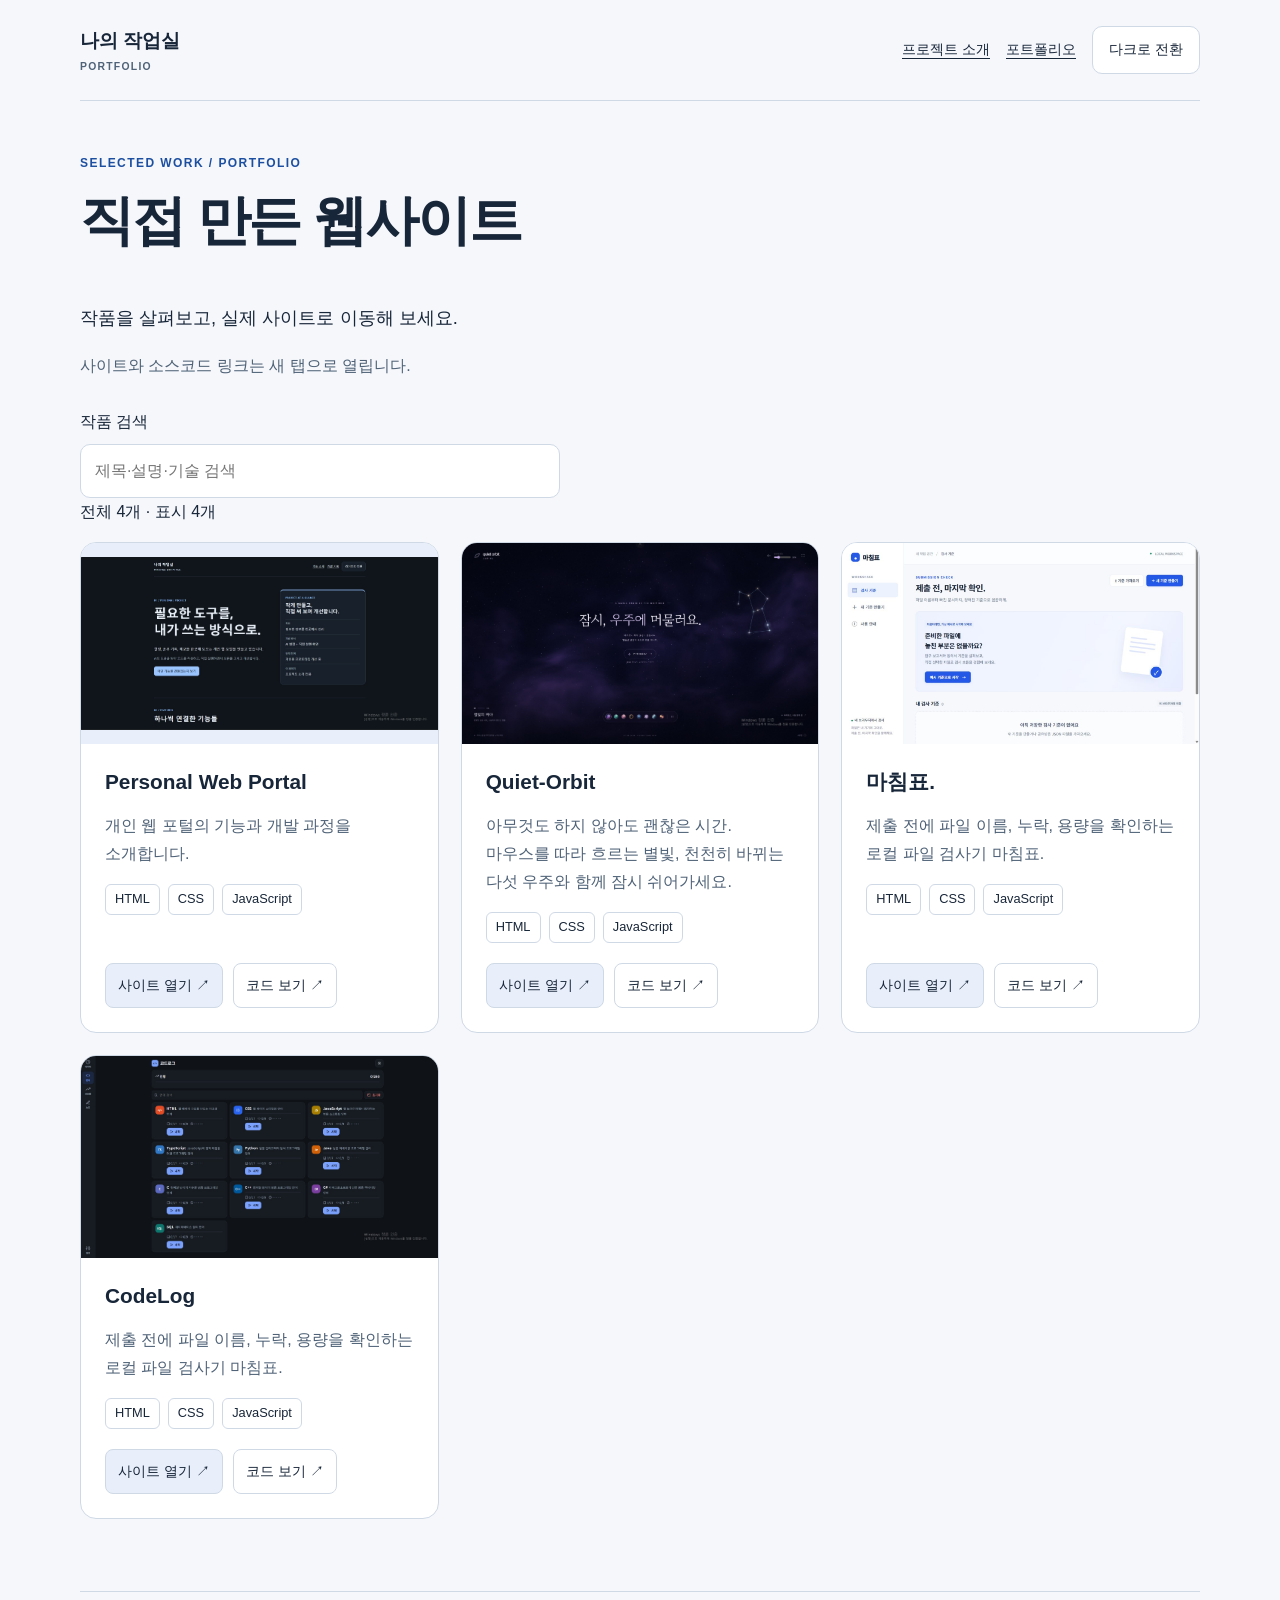
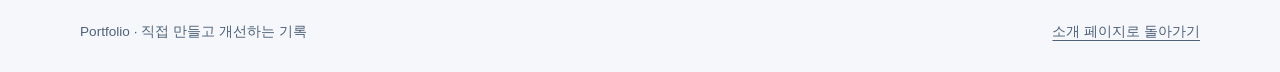
==== portfolio.html @ fe27626e "feat: 포트폴리오 전시 페이지와 이미지 추가" ====
<!DOCTYPE html>
<html lang="ko" data-theme="light">
<head>
  <meta charset="UTF-8">
  <meta name="viewport" content="width=device-width, initial-scale=1.0">
  <meta name="description" content="직접 만든 웹사이트를 소개하고 방문할 수 있는 포트폴리오입니다.">
  <title>포트폴리오 | 나의 작업실</title>
  <link rel="icon" href="data:,">
  <link rel="stylesheet" href="./public.css">
  <link rel="stylesheet" href="./portfolio.css">
  <script src="./public.js" defer></script>
  <script src="./portfolio-data.js" defer></script>
  <script src="./portfolio.js" defer></script>
</head>
<body id="top">
  <a class="skip-link" href="#main">본문으로 바로가기</a>

  <header class="site-header wrap">
    <a class="brand" href="./index.html">
      나의 작업실<span>PORTFOLIO</span>
    </a>

    <nav aria-label="포트폴리오 메뉴">
      <a href="./index.html">프로젝트 소개</a>
      <a href="./portfolio.html" aria-current="page">포트폴리오</a>
      <button id="publicTheme" type="button" hidden>테마 전환</button>
    </nav>
  </header>

  <main id="main" class="wrap portfolio-main" tabindex="-1">
    <section aria-labelledby="portfolioTitle">
      <p class="eyebrow">SELECTED WORK / PORTFOLIO</p>
      <h1 id="portfolioTitle">직접 만든 웹사이트</h1>
      <p class="lead">
        작품을 살펴보고, 실제 사이트로 이동해 보세요.
      </p>
      <p class="muted">
        사이트와 소스코드 링크는 새 탭으로 열립니다.
      </p>

      <label class="portfolio-search" for="portfolioSearch">
        작품 검색
        <input
          id="portfolioSearch"
          type="search"
          placeholder="제목·설명·기술 검색"
          maxlength="100"
          disabled
        >
      </label>

      <p id="portfolioCount" role="status">
        작품 목록을 불러오는 중입니다.
      </p>

      <p
        id="portfolioNotice"
        class="portfolio-notice"
        role="status"
        hidden
      ></p>

      <div id="portfolioGrid" class="portfolio-grid"></div>

      <noscript>
        작품 목록을 보려면 브라우저의 JavaScript를 켜 주세요.
      </noscript>
    </section>
  </main>

  <footer class="site-footer wrap">
    <p>Portfolio · 직접 만들고 개선하는 기록</p>
    <a href="./index.html">소개 페이지로 돌아가기</a>
  </footer>
</body>
</html>
---- public.css ----
/* 이 파일은 public-site 안의 소개 페이지에서만 연결합니다. */
:root {
  color-scheme: light;
  --bg: #f5f7fb;
  --surface: #ffffff;
  --text: #182639;
  --muted: #4f6277;
  --line: #cfd9e6;
  --accent: #1d4fa0;
  --button-text: #ffffff;
  --soft: #e8effb;
}

:root[data-theme="dark"] {
  color-scheme: dark;
  --bg: #10151b;
  --surface: #18212b;
  --text: #edf3fb;
  --muted: #bac5d2;
  --line: #364657;
  --accent: #9ac5ff;
  --button-text: #10151b;
  --soft: #202e40;
}

* {
  box-sizing: border-box;
}

body {
  margin: 0;
  background: var(--bg);
  color: var(--text);
  font-family: "Segoe UI", "Malgun Gothic", sans-serif;
  line-height: 1.75;
  overflow-wrap: anywhere;
  word-break: keep-all;
}

[hidden] {
  display: none !important;
}

a {
  color: inherit;
  text-underline-offset: 4px;
}

button {
  font: inherit;
  cursor: pointer;
}

h1, h2, h3, p {
  margin-top: 0;
}

h1, h2, h3 {
  line-height: 1.3;
}

h2 {
  font-size: clamp(1.6rem, 3vw, 2.2rem);
}

h3 {
  font-size: 1.15rem;
}

:focus-visible {
  outline: 3px solid var(--accent);
  outline-offset: 5px;
}

.wrap {
  width: min(1120px, calc(100% - 40px));
  margin-inline: auto;
}

/* 키보드 사용자를 위한 본문 바로가기 */
.skip-link {
  position: fixed;
  top: 10px;
  left: 10px;
  z-index: 10;
  padding: 10px 16px;
  background: var(--surface);
  transform: translateY(-180%);
}

.skip-link:focus {
  transform: translateY(0);
}

/* 상단 메뉴와 하단 */
.site-header,
.site-header nav,
.site-footer {
  display: flex;
  align-items: center;
  justify-content: space-between;
  flex-wrap: wrap;
  gap: 16px;
}

.site-header {
  padding-block: 24px;
  border-bottom: 1px solid var(--line);
}

.brand {
  font-size: 1.2rem;
  font-weight: 700;
  text-decoration: none;
}

.brand span {
  display: block;
  font-size: 0.65rem;
  letter-spacing: 0.12em;
  color: var(--muted);
}

.site-header nav {
  justify-content: flex-start;
  font-size: 0.9rem;
}

.site-header nav a {
  padding-block: 8px;
}

#publicTheme,
.button {
  display: inline-block;
  padding: 10px 16px;
  border: 1px solid var(--line);
  border-radius: 10px;
  background: var(--surface);
  color: var(--text);
  text-decoration: none;
}

#publicTheme:hover {
  background: var(--soft);
}

.button.primary {
  background: var(--accent);
  color: var(--button-text);
  border-color: var(--accent);
}

.button:hover {
  text-decoration: underline;
}

/* 첫 소개 영역 */
.hero {
  display: grid;
  grid-template-columns: 1.35fr 1fr;
  gap: 56px;
  align-items: center;
  padding-block: 72px;
}

.hero > *,
.feature-grid > * {
  min-width: 0;
}

.eyebrow {
  color: var(--accent);
  font-size: 0.75rem;
  font-weight: 700;
  letter-spacing: 0.12em;
}

h1 {
  font-size: clamp(2.2rem, 5vw, 4.2rem);
  letter-spacing: -0.04em;
}

.lead {
  font-size: 1.15rem;
}

.muted,
.section-intro {
  color: var(--muted);
}

.hero .button {
  margin-top: 12px;
}

.project-card,
.card {
  padding: 28px;
  border: 1px solid var(--line);
  border-radius: 18px;
  background: var(--surface);
}

.project-card {
  border-top: 4px solid var(--accent);
}

.project-card h2 {
  font-size: 1.6rem;
}

dl {
  margin: 24px 0 0;
}

dl > div {
  padding-block: 12px;
  border-top: 1px solid var(--line);
}

dt {
  font-size: 0.8rem;
  color: var(--muted);
}

dd {
  margin: 4px 0 0;
}

/* 기능 소개와 개발 기록 */
.section {
  padding-block: 52px;
  border-top: 1px solid var(--line);
}

.feature-grid {
  display: grid;
  grid-template-columns: repeat(3, minmax(0, 1fr));
  gap: 18px;
  margin-top: 28px;
}

.number {
  color: var(--accent);
  font-size: 0.8rem;
  font-weight: 700;
}

.card p:last-child {
  margin-bottom: 0;
  color: var(--muted);
}

.timeline {
  margin: 28px 0 0;
  padding-left: 24px;
}

.timeline li {
  padding: 0 0 24px 12px;
}

.timeline li::marker {
  color: var(--accent);
  font-weight: 700;
}

.timeline p {
  color: var(--muted);
  max-width: 780px;
}

.boundary {
  max-width: 840px;
}

.site-footer {
  padding-block: 28px;
  border-top: 1px solid var(--line);
  font-size: 0.85rem;
  color: var(--muted);
}

.site-footer p {
  margin: 0;
}

/* 작은 화면 */
@media (max-width: 900px) {
  .hero {
    grid-template-columns: 1fr;
    gap: 32px;
    padding-block: 48px;
  }

  .feature-grid {
    grid-template-columns: repeat(2, minmax(0, 1fr));
  }
}

@media (max-width: 580px) {
  .wrap {
    width: calc(100% - 32px);
  }

  .site-header nav {
    gap: 12px;
  }

  .feature-grid {
    grid-template-columns: 1fr;
  }

  .project-card,
  .card {
    padding: 22px;
  }

  .section {
    padding-block: 36px;
  }
}
---- portfolio.css ----
/* 전시 페이지 스타일. 기존 개인 포털 화면에는 적용하지 않습니다. */
.portfolio-main {
  padding-block: 52px 72px;
}

.portfolio-main h1 {
  font-size: clamp(2rem, 5vw, 3.4rem);
}

.portfolio-search {
  display: grid;
  gap: 8px;
  max-width: 480px;
  margin-top: 28px;
}

.portfolio-search input {
  width: 100%;
  min-width: 0;
  padding: 12px 14px;
  font: inherit;
  border: 1px solid var(--line);
  border-radius: 10px;
  color: var(--text);
  background: var(--surface);
}

.portfolio-grid {
  display: grid;
  grid-template-columns: repeat(3, minmax(0, 1fr));
  gap: 22px;
}

.portfolio-card {
  min-width: 0;
  overflow: hidden;
  display: flex;
  flex-direction: column;
  border: 1px solid var(--line);
  border-radius: 16px;
  background: var(--surface);
}

.portfolio-preview {
  aspect-ratio: 16 / 9;
  display: flex;
  align-items: center;
  justify-content: space-between;
  gap: 16px;
  padding: 24px;
  background: var(--soft);
  color: var(--accent);
  font-weight: 700;
}

.portfolio-preview span {
  font-size: 3rem;
  line-height: 1;
}

.portfolio-preview img {
  width: 100%;
  height: 100%;
  object-fit: contain;
}

.portfolio-preview.has-image {
  padding: 0;
}

.portfolio-body {
  display: flex;
  flex-direction: column;
  flex: 1;
  padding: 24px;
}

.portfolio-body h2 {
  font-size: 1.3rem;
}

.portfolio-description {
  color: var(--muted);
  white-space: pre-wrap;
}

.portfolio-tags {
  display: flex;
  flex-wrap: wrap;
  gap: 8px;
  list-style: none;
  padding: 0;
  margin: 0 0 20px;
}

.portfolio-tags li {
  padding: 3px 9px;
  border: 1px solid var(--line);
  border-radius: 6px;
  font-size: 0.8rem;
}

.portfolio-links {
  display: flex;
  flex-wrap: wrap;
  gap: 10px;
  margin-top: auto;
}

.portfolio-link {
  display: inline-block;
  padding: 9px 12px;
  border: 1px solid var(--line);
  border-radius: 8px;
  text-decoration: none;
  font-size: 0.9rem;
}

.portfolio-link:first-child {
  background: var(--soft);
}

.portfolio-link:hover {
  text-decoration: underline;
}

.portfolio-unavailable {
  color: var(--muted);
  font-size: 0.85rem;
}

.portfolio-notice {
  padding: 12px;
  border: 1px solid var(--line);
  border-radius: 8px;
}

/* 개인 포털 사이드바에 추가한 링크만 꾸밉니다. */
.portfolio-entry {
  display: block;
  padding: 13px 15px;
  margin: 6px 0;
  border: 1px solid var(--border, #cfd9e6);
  border-radius: 8px;
  color: var(--text);
  background: var(--surface);
  text-decoration: none;
}

.portfolio-entry:hover {
  background: var(--hover, var(--surface));
}

.portfolio-entry:focus-visible {
  outline: 2px solid var(--accent);
  outline-offset: 3px;
}

@media (max-width: 900px) {
  .portfolio-grid {
    grid-template-columns: repeat(2, minmax(0, 1fr));
  }
}

@media (max-width: 580px) {
  .portfolio-grid {
    grid-template-columns: 1fr;
  }

  .portfolio-main {
    padding-block: 32px 48px;
  }

  .portfolio-body {
    padding: 20px;
  }
}
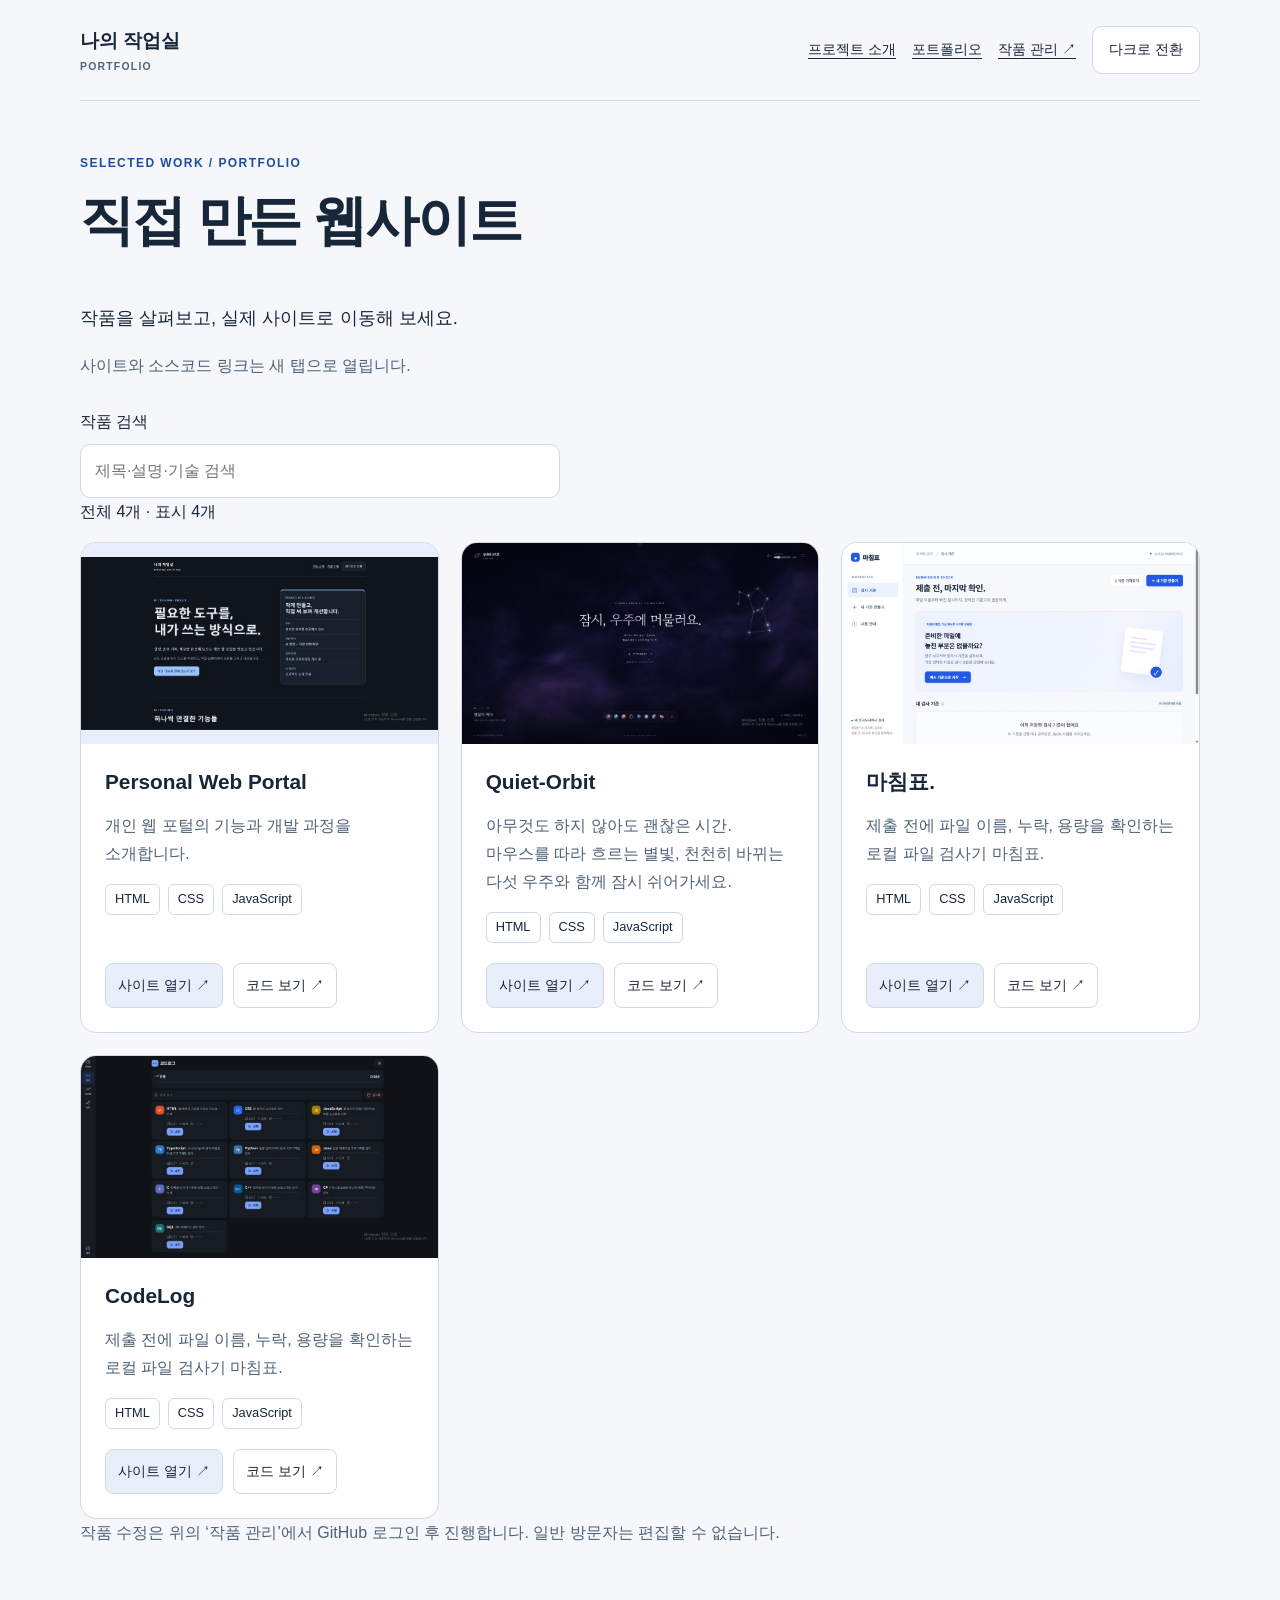
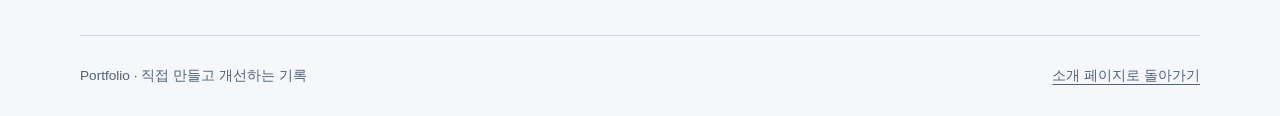
==== commit d1dcfb1f: "feat: manage portfolio content with Pages CMS" ====
--- a/portfolio.html
+++ b/portfolio.html
@@ -9,8 +9,7 @@
   <link rel="stylesheet" href="./public.css">
   <link rel="stylesheet" href="./portfolio.css">
   <script src="./public.js" defer></script>
-  <script src="./portfolio-data.js" defer></script>
-  <script src="./portfolio.js" defer></script>
+  <script src="./portfolio.js?v=cms-1" defer></script>
 </head>
 <body id="top">
   <a class="skip-link" href="#main">본문으로 바로가기</a>
@@ -23,6 +22,7 @@
     <nav aria-label="포트폴리오 메뉴">
       <a href="./index.html">프로젝트 소개</a>
       <a href="./portfolio.html" aria-current="page">포트폴리오</a>
+      <a href="https://app.pagescms.org" target="_blank" rel="noopener noreferrer">작품 관리 ↗</a>
       <button id="publicTheme" type="button" hidden>테마 전환</button>
     </nav>
   </header>
@@ -61,6 +61,7 @@
       ></p>
 
       <div id="portfolioGrid" class="portfolio-grid"></div>
+      <p class="muted">작품 수정은 위의 ‘작품 관리’에서 GitHub 로그인 후 진행합니다. 일반 방문자는 편집할 수 없습니다.</p>
 
       <noscript>
         작품 목록을 보려면 브라우저의 JavaScript를 켜 주세요.
